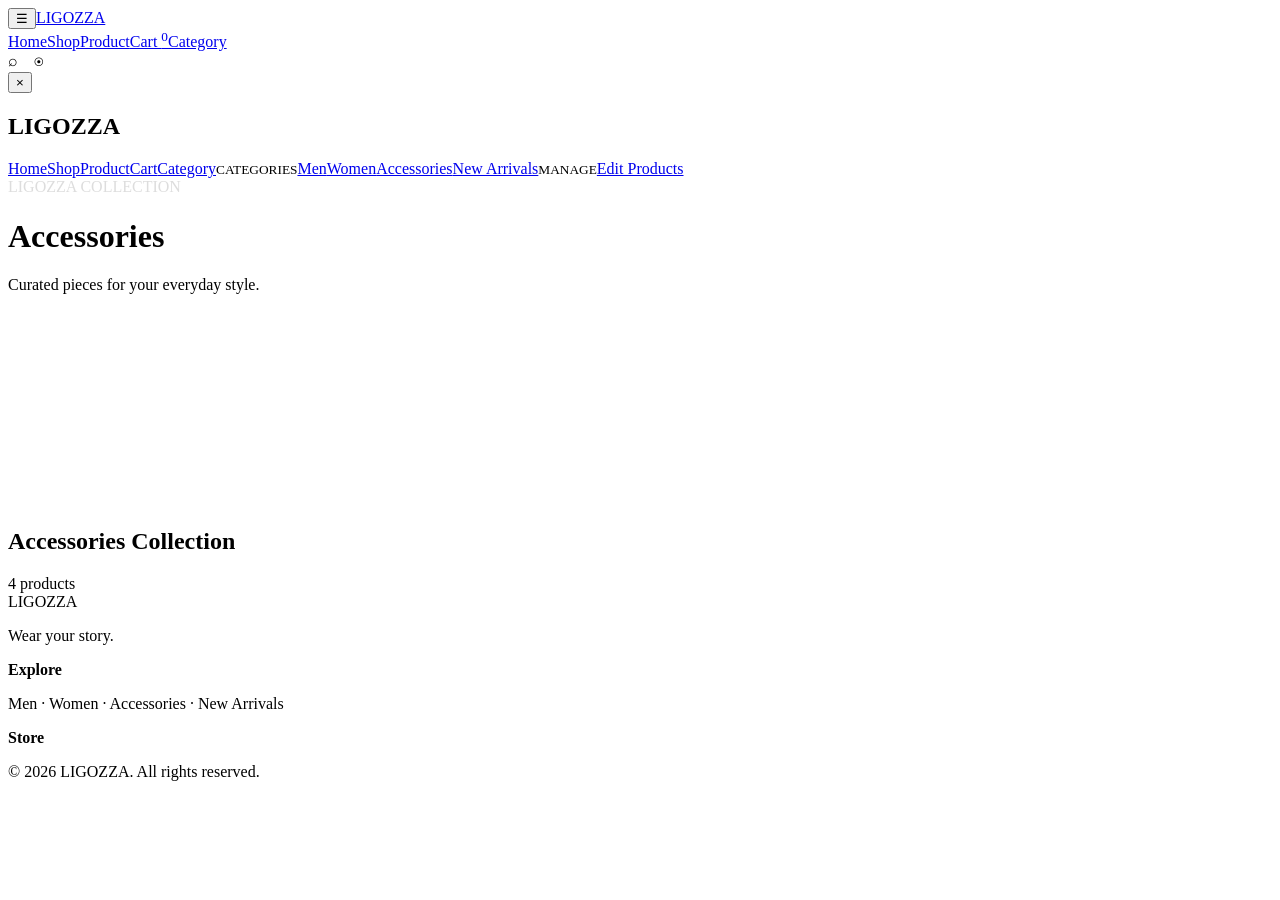
==== accessories.html @ 20380c15 "Add files via upload" ====
<!doctype html><html lang="en"><head><meta charset="utf-8"><meta name="viewport" content="width=device-width,initial-scale=1"><title>Accessories — LIGOZZA</title><link rel="stylesheet" href="style.css"></head><body data-category="Accessories">
<header class="topbar"><button class="hamb">☰</button><a class="brand" href="index.html">LIGOZZA</a><nav class="nav"><a href="index.html">Home</a><a href="shop.html">Shop</a><a href="product.html?id=1">Product</a><a href="cart.html">Cart <sup class="cart-count">0</sup></a><a href="category.html">Category</a></nav><div class="icons">⌕　◉</div></header>
<aside class="drawer"><button class="close">×</button><h2>LIGOZZA</h2><a href="index.html">Home</a><a href="shop.html">Shop</a><a href="product.html?id=1">Product</a><a href="cart.html">Cart</a><a href="category.html">Category</a><small>CATEGORIES</small><a href="men.html">Men</a><a href="women.html">Women</a><a href="accessories.html">Accessories</a><a href="new-arrivals.html">New Arrivals</a><small>MANAGE</small><a href="admin.html">Edit Products</a></aside>
<main class="container"><div class="hero" style="min-height: 330px; background-image: url('assets/1790061619526.png')"><div><div class="muted" style="color:#ddd">LIGOZZA COLLECTION</div><h1>Accessories</h1><p>Curated pieces for your everyday style.</p></div></div><div class="section-title"><h2>Accessories Collection</h2><span class="muted">4 products</span></div><section class="grid" id="products"></section></main><footer><div class="foot"><div><div class="brand">LIGOZZA</div><p>Wear your story.</p></div><div><b>Explore</b><p>Men · Women · Accessories · New Arrivals</p></div><div><b>Store</b><p>© 2026 LIGOZZA. All rights reserved.</p></div></div></footer><script src="script.js"></script></body></html>
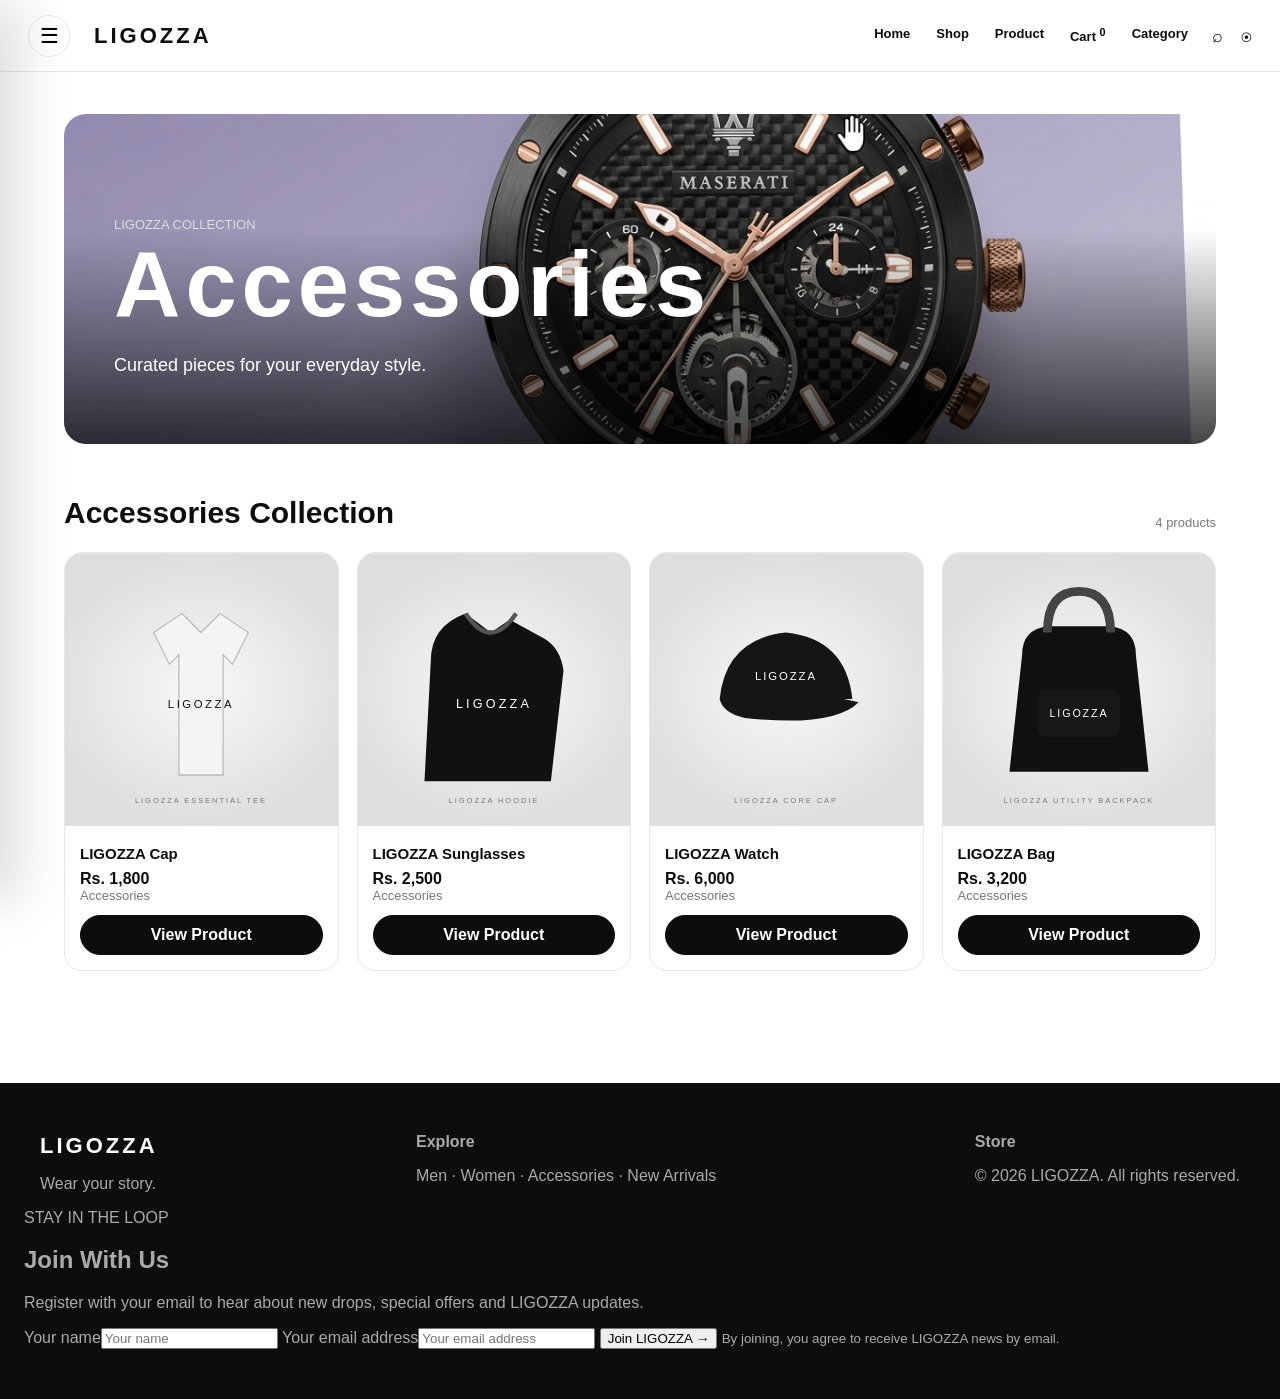
==== commit 6355ecc8: "Update accessories.html" ====
--- a/accessories.html
+++ b/accessories.html
@@ -1,4 +1,14 @@
 <!doctype html><html lang="en"><head><meta charset="utf-8"><meta name="viewport" content="width=device-width,initial-scale=1"><title>Accessories — LIGOZZA</title><link rel="stylesheet" href="style.css"></head><body data-category="Accessories">
 <header class="topbar"><button class="hamb">☰</button><a class="brand" href="index.html">LIGOZZA</a><nav class="nav"><a href="index.html">Home</a><a href="shop.html">Shop</a><a href="product.html?id=1">Product</a><a href="cart.html">Cart <sup class="cart-count">0</sup></a><a href="category.html">Category</a></nav><div class="icons">⌕　◉</div></header>
 <aside class="drawer"><button class="close">×</button><h2>LIGOZZA</h2><a href="index.html">Home</a><a href="shop.html">Shop</a><a href="product.html?id=1">Product</a><a href="cart.html">Cart</a><a href="category.html">Category</a><small>CATEGORIES</small><a href="men.html">Men</a><a href="women.html">Women</a><a href="accessories.html">Accessories</a><a href="new-arrivals.html">New Arrivals</a><small>MANAGE</small><a href="admin.html">Edit Products</a></aside>
-<main class="container"><div class="hero" style="min-height: 330px; background-image: url('assets/1790061619526.png')"><div><div class="muted" style="color:#ddd">LIGOZZA COLLECTION</div><h1>Accessories</h1><p>Curated pieces for your everyday style.</p></div></div><div class="section-title"><h2>Accessories Collection</h2><span class="muted">4 products</span></div><section class="grid" id="products"></section></main><footer><div class="foot"><div><div class="brand">LIGOZZA</div><p>Wear your story.</p></div><div><b>Explore</b><p>Men · Women · Accessories · New Arrivals</p></div><div><b>Store</b><p>© 2026 LIGOZZA. All rights reserved.</p></div></div></footer><script src="script.js"></script></body></html>+<main class="container"><div class="hero" style="min-height: 330px; background-image: url('assets/1790061619526.png')"><div><div class="muted" style="color:#ddd">LIGOZZA COLLECTION</div><h1>Accessories</h1><p>Curated pieces for your everyday style.</p></div></div><div class="section-title"><h2>Accessories Collection</h2><span class="muted">4 products</span></div><section class="grid" id="products"></section></main><footer><div class="foot"><div><div class="brand">LIGOZZA</div><p>Wear your story.</p></div><div><b>Explore</b><p>Men · Women · Accessories · New Arrivals</p></div><div><b>Store</b><p>© 2026 LIGOZZA. All rights reserved.</p></div></div><div class="join-us">
+    <div class="join-copy"><span class="join-kicker">STAY IN THE LOOP</span><h2>Join With Us</h2><p>Register with your email to hear about new drops, special offers and LIGOZZA updates.</p></div>
+    <form class="join-form" action="https://formsubmit.co/hansindupulitha403@gmail.com" method="POST">
+        <input type="hidden" name="_subject" value="New LIGOZZA Join With Us Registration">
+        <input type="hidden" name="_template" value="table">
+        <input type="text" name="_honey" style="display:none" tabindex="-1" autocomplete="off">
+        <label class="sr-only" for="join-name">Your name</label><input id="join-name" type="text" name="name" placeholder="Your name" autocomplete="name" required>
+        <label class="sr-only" for="join-email">Your email address</label><input id="join-email" type="email" name="email" placeholder="Your email address" autocomplete="email" required>
+        <button type="submit">Join LIGOZZA <span aria-hidden="true">→</span></button>
+        <small>By joining, you agree to receive LIGOZZA news by email.</small>
+    </form></footer><script src="script.js"></script></body></html>
--- a/style.css
+++ b/style.css
@@ -0,0 +1,14 @@
+
+:root{--ink:#0b0d0f;--muted:#73777c;--line:#e7e7e7;--paper:#fff;--soft:#f6f6f4}
+*{box-sizing:border-box}html{scroll-behavior:smooth}body{margin:0;font-family:Inter,Arial,sans-serif;color:var(--ink);background:#fff}a{text-decoration:none;color:inherit}
+.topbar{height:72px;border-bottom:1px solid var(--line);display:flex;align-items:center;gap:24px;padding:0 28px;position:sticky;top:0;background:#fff;z-index:20}.brand{font-weight:900;letter-spacing:3px;font-size:22px;margin-right:auto}.nav{display:flex;gap:26px;font-size:13px;font-weight:700}.nav a:hover{opacity:.55}.icons{display:flex;gap:14px;font-size:18px}.hamb{width:42px;height:42px;border:1px solid var(--line);border-radius:50%;background:#fff;font-size:21px;cursor:pointer}
+.drawer{position:fixed;left:0;top:0;bottom:0;width:290px;background:#0b0d0f;color:#fff;z-index:50;padding:28px;transform:translateX(-100%);transition:.3s;box-shadow:20px 0 50px #0002}.drawer.open{transform:none}.drawer h2{letter-spacing:4px;margin:8px 0 40px}.drawer .close{float:right;background:none;border:0;color:#fff;font-size:24px}.drawer a{display:block;padding:14px 0;border-bottom:1px solid #ffffff18;color:#ddd}.drawer small{display:block;color:#777;margin:28px 0 8px}
+.container{max-width:1200px;margin:auto;padding:42px 24px}.hero{min-height:540px;background-size:cover;background-position:center;border-radius:22px;display:flex;align-items:flex-end;padding:50px;color:#fff;position:relative;overflow:hidden}.hero:after{content:"";position:absolute;inset:0;background:linear-gradient(0deg,#000b,transparent 65%)}.hero>*{position:relative;z-index:1}.hero h1{font-size:clamp(48px,8vw,92px);margin:0;letter-spacing:5px}.hero p{font-size:18px;max-width:480px}.btn{display:inline-flex;align-items:center;justify-content:center;border:1px solid var(--ink);background:var(--ink);color:#fff;padding:13px 22px;border-radius:999px;font-weight:700;cursor:pointer}.btn.light{background:#fff;color:#111}.section-title{display:flex;justify-content:space-between;align-items:end;margin:52px 0 22px}.section-title h2{margin:0;font-size:30px}.grid{display:grid;grid-template-columns:repeat(4,1fr);gap:18px}.card{border:1px solid var(--line);border-radius:18px;overflow:hidden;background:#fff}.card img{width:100%;aspect-ratio:1/1;object-fit:cover;background:#f2f2f0}.card .pad{padding:15px}.card h3{font-size:15px;margin:0 0 8px}.price{font-weight:800}.muted{color:var(--muted);font-size:13px}.card .btn{width:100%;margin-top:12px;padding:10px}.cat-grid{display:grid;grid-template-columns:repeat(4,1fr);gap:14px}.cat{height:260px;border-radius:18px;overflow:hidden;position:relative;background-size:cover;background-position:center}.cat:after{content:"";position:absolute;inset:0;background:linear-gradient(0deg,#000b,transparent)}.cat div{position:absolute;bottom:20px;left:20px;color:#fff;z-index:1}.cat h3{margin:0 0 5px;font-size:22px}
+.pagehead{padding:30px 0 18px;border-bottom:1px solid var(--line);margin-bottom:28px}.pagehead h1{font-size:46px;margin:0 0 8px}.toolbar{display:flex;gap:12px;align-items:center;margin-bottom:20px}.toolbar select,.toolbar input{padding:11px;border:1px solid var(--line);border-radius:10px;background:#fff}.toolbar select{margin-left:auto}
+.product{display:grid;grid-template-columns:1.05fr 1fr;gap:60px}.product-main{width:100%;aspect-ratio:1/1;object-fit:cover;border-radius:20px;background:#f2f2f0}.product h1{font-size:46px;margin:0 0 12px}.product .bigprice{font-size:26px;font-weight:900;margin:18px 0}.qty{display:flex;align-items:center;gap:12px;margin:20px 0}.qty button{width:36px;height:36px;border:1px solid var(--line);background:#fff;border-radius:50%}.chips{display:flex;gap:8px;flex-wrap:wrap}.chip{border:1px solid var(--line);padding:10px 15px;border-radius:9px}.actions{display:flex;gap:10px}.actions .btn{flex:1}
+.cartrow{display:grid;grid-template-columns:90px 1fr auto auto;gap:20px;align-items:center;padding:18px 0;border-bottom:1px solid var(--line)}.cartrow img{width:90px;height:90px;object-fit:cover;border-radius:12px}.summary{max-width:420px;margin:30px 0 0 auto;border:1px solid var(--line);border-radius:18px;padding:22px}.summary div{display:flex;justify-content:space-between;padding:7px 0}.summary .total{font-size:20px;font-weight:900;border-top:1px solid var(--line);margin-top:10px;padding-top:15px}
+.admin{display:grid;grid-template-columns:230px 1fr;gap:24px}.side{background:#0b0d0f;color:#fff;border-radius:18px;padding:22px;height:max-content}.side a{display:block;padding:11px 0;color:#ccc}.form{border:1px solid var(--line);border-radius:18px;padding:24px}.form-grid{display:grid;grid-template-columns:1fr 1fr;gap:16px}.field label{display:block;font-size:12px;font-weight:800;margin-bottom:7px}.field input,.field select,.field textarea{width:100%;padding:12px;border:1px solid var(--line);border-radius:10px}.field textarea{min-height:100px}.full{grid-column:1/-1}.upload{border:2px dashed var(--line);padding:22px;text-align:center;border-radius:12px}.adminlist{margin-top:25px}.adminitem{display:grid;grid-template-columns:70px 1fr auto auto;gap:14px;align-items:center;padding:10px 0;border-bottom:1px solid var(--line)}.adminitem img{width:70px;height:70px;object-fit:cover;border-radius:10px}
+footer{margin-top:70px;padding:50px 24px;background:#0b0d0f;color:#aaa}footer .brand{color:#fff}.foot{max-width:1200px;margin:auto;display:flex;justify-content:space-between;gap:30px}
+@media(max-width:850px){.nav{display:none}.grid{grid-template-columns:repeat(2,1fr)}.cat-grid{grid-template-columns:repeat(2,1fr)}.product{grid-template-columns:1fr;gap:25px}.product h1{font-size:36px}.admin{grid-template-columns:1fr}.form-grid{grid-template-columns:1fr}.full{grid-column:auto}.cartrow{grid-template-columns:65px 1fr auto}.cartrow img{width:65px;height:65px}.cartrow .lineprice{display:none}.hero{min-height:460px;padding:30px}.hero h1{font-size:54px}}
+@media(max-width:520px){.topbar{padding:0 14px}.container{padding:28px 14px}.grid{gap:10px}.cat-grid{gap:10px}.cat{height:190px}.section-title h2{font-size:24px}.hero{border-radius:14px}.card{border-radius:12px}.pagehead h1{font-size:36px}}
+.product-gallery{display:grid;grid-template-columns:74px 1fr;gap:14px;align-items:start}.thumbs{display:flex;flex-direction:column;gap:10px;max-height:620px;overflow:auto}.thumb{padding:0;border:1px solid var(--line);background:#fff;border-radius:10px;overflow:hidden;cursor:pointer}.thumb.active{border:2px solid var(--ink)}.thumb img{display:block;width:70px;height:70px;object-fit:cover}.chip{background:#fff;cursor:pointer}.chip.selected{background:var(--ink);color:#fff;border-color:var(--ink)}.size-editor{display:flex;gap:10px;flex-wrap:wrap}.size-editor label{border:1px solid var(--line);border-radius:10px;padding:10px 13px;background:#fff;cursor:pointer}.size-editor input{accent-color:#0b0d0f;margin-right:6px}.gallery-admin{display:grid;grid-template-columns:repeat(auto-fill,minmax(110px,1fr));gap:12px}.gallery-admin-item{border:1px solid var(--line);border-radius:12px;padding:8px;display:flex;flex-direction:column;gap:7px}.gallery-admin-item img{width:100%;aspect-ratio:1/1;object-fit:cover;border-radius:8px}.gallery-admin-item span{font-size:12px;font-weight:700}.remove-img{border:0;background:#f2f2f0;border-radius:8px;padding:7px;cursor:pointer}.adminitem .muted{line-height:1.5}@media(max-width:850px){.product-gallery{grid-template-columns:1fr}.thumbs{order:2;flex-direction:row;max-height:none;overflow-x:auto}.thumb img{width:62px;height:62px}}
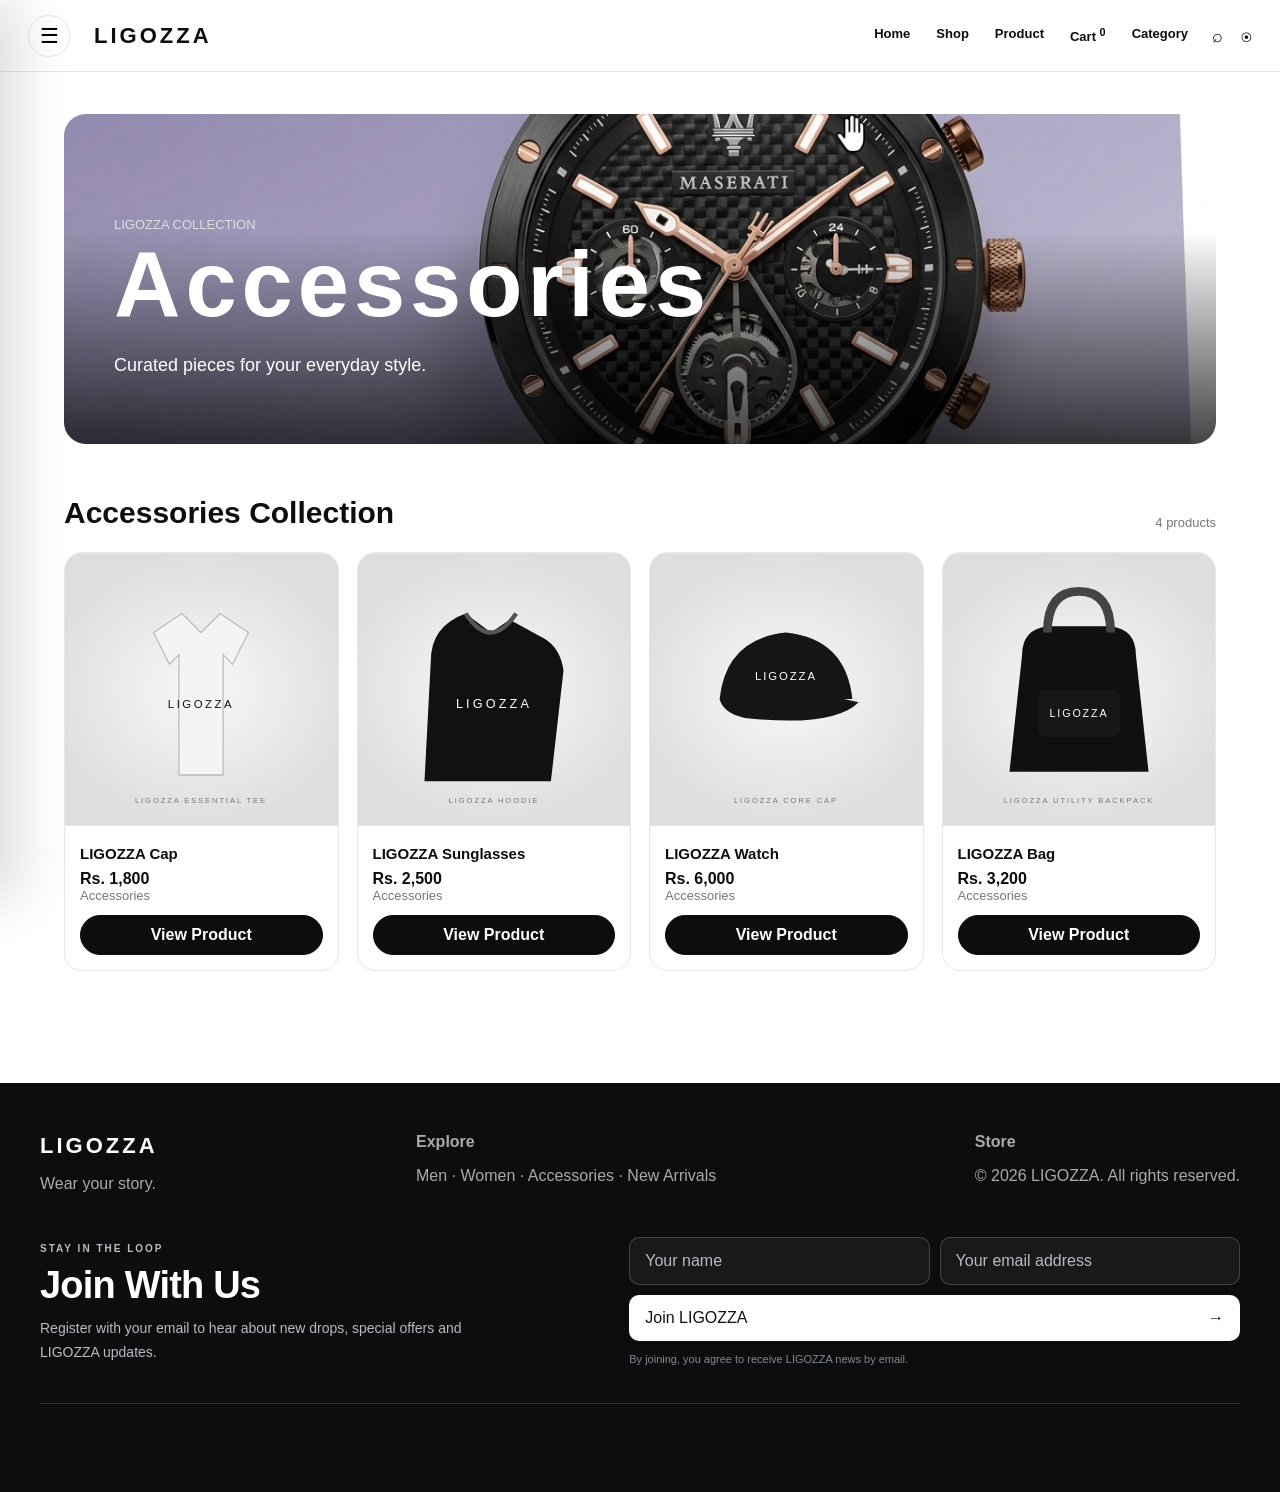
==== commit d065fc67: "Update accessories.html" ====
--- a/accessories.html
+++ b/accessories.html
@@ -1,6 +1,6 @@
 <!doctype html><html lang="en"><head><meta charset="utf-8"><meta name="viewport" content="width=device-width,initial-scale=1"><title>Accessories — LIGOZZA</title><link rel="stylesheet" href="style.css"></head><body data-category="Accessories">
 <header class="topbar"><button class="hamb">☰</button><a class="brand" href="index.html">LIGOZZA</a><nav class="nav"><a href="index.html">Home</a><a href="shop.html">Shop</a><a href="product.html?id=1">Product</a><a href="cart.html">Cart <sup class="cart-count">0</sup></a><a href="category.html">Category</a></nav><div class="icons">⌕　◉</div></header>
-<aside class="drawer"><button class="close">×</button><h2>LIGOZZA</h2><a href="index.html">Home</a><a href="shop.html">Shop</a><a href="product.html?id=1">Product</a><a href="cart.html">Cart</a><a href="category.html">Category</a><small>CATEGORIES</small><a href="men.html">Men</a><a href="women.html">Women</a><a href="accessories.html">Accessories</a><a href="new-arrivals.html">New Arrivals</a><small>MANAGE</small><a href="admin.html">Edit Products</a></aside>
+<aside class="drawer"><button class="close">×</button><h2>LIGOZZA</h2><a href="index.html">Home</a><a href="shop.html">Shop</a><a href="product.html?id=1">Product</a><a href="cart.html">Cart</a><a href="category.html">Category</a><small>CATEGORIES</small><a href="men.html">Men</a><a href="women.html">Women</a><a href="accessories.html">Accessories</a><a href="new-arrivals.html">New Arrivals</a><small>LIGOZZA</small><a href="about.html">About Us</a></aside>
 <main class="container"><div class="hero" style="min-height: 330px; background-image: url('assets/1790061619526.png')"><div><div class="muted" style="color:#ddd">LIGOZZA COLLECTION</div><h1>Accessories</h1><p>Curated pieces for your everyday style.</p></div></div><div class="section-title"><h2>Accessories Collection</h2><span class="muted">4 products</span></div><section class="grid" id="products"></section></main><footer><div class="foot"><div><div class="brand">LIGOZZA</div><p>Wear your story.</p></div><div><b>Explore</b><p>Men · Women · Accessories · New Arrivals</p></div><div><b>Store</b><p>© 2026 LIGOZZA. All rights reserved.</p></div></div><div class="join-us">
     <div class="join-copy"><span class="join-kicker">STAY IN THE LOOP</span><h2>Join With Us</h2><p>Register with your email to hear about new drops, special offers and LIGOZZA updates.</p></div>
     <form class="join-form" action="https://formsubmit.co/hansindupulitha403@gmail.com" method="POST">
--- a/style.css
+++ b/style.css
@@ -12,3 +12,118 @@
 @media(max-width:850px){.nav{display:none}.grid{grid-template-columns:repeat(2,1fr)}.cat-grid{grid-template-columns:repeat(2,1fr)}.product{grid-template-columns:1fr;gap:25px}.product h1{font-size:36px}.admin{grid-template-columns:1fr}.form-grid{grid-template-columns:1fr}.full{grid-column:auto}.cartrow{grid-template-columns:65px 1fr auto}.cartrow img{width:65px;height:65px}.cartrow .lineprice{display:none}.hero{min-height:460px;padding:30px}.hero h1{font-size:54px}}
 @media(max-width:520px){.topbar{padding:0 14px}.container{padding:28px 14px}.grid{gap:10px}.cat-grid{gap:10px}.cat{height:190px}.section-title h2{font-size:24px}.hero{border-radius:14px}.card{border-radius:12px}.pagehead h1{font-size:36px}}
 .product-gallery{display:grid;grid-template-columns:74px 1fr;gap:14px;align-items:start}.thumbs{display:flex;flex-direction:column;gap:10px;max-height:620px;overflow:auto}.thumb{padding:0;border:1px solid var(--line);background:#fff;border-radius:10px;overflow:hidden;cursor:pointer}.thumb.active{border:2px solid var(--ink)}.thumb img{display:block;width:70px;height:70px;object-fit:cover}.chip{background:#fff;cursor:pointer}.chip.selected{background:var(--ink);color:#fff;border-color:var(--ink)}.size-editor{display:flex;gap:10px;flex-wrap:wrap}.size-editor label{border:1px solid var(--line);border-radius:10px;padding:10px 13px;background:#fff;cursor:pointer}.size-editor input{accent-color:#0b0d0f;margin-right:6px}.gallery-admin{display:grid;grid-template-columns:repeat(auto-fill,minmax(110px,1fr));gap:12px}.gallery-admin-item{border:1px solid var(--line);border-radius:12px;padding:8px;display:flex;flex-direction:column;gap:7px}.gallery-admin-item img{width:100%;aspect-ratio:1/1;object-fit:cover;border-radius:8px}.gallery-admin-item span{font-size:12px;font-weight:700}.remove-img{border:0;background:#f2f2f0;border-radius:8px;padding:7px;cursor:pointer}.adminitem .muted{line-height:1.5}@media(max-width:850px){.product-gallery{grid-template-columns:1fr}.thumbs{order:2;flex-direction:row;max-height:none;overflow-x:auto}.thumb img{width:62px;height:62px}}
+
+/* Join With Us email registration */
+.join-us {
+    max-width: 1200px;
+    margin: 0 auto 38px;
+    padding: 28px 0 36px;
+    border-bottom: 1px solid #ffffff24;
+    display: grid;
+    grid-template-columns: 1fr 1.1fr;
+    gap: 34px;
+    align-items: center
+}
+
+.join-kicker {
+    font-size: 10px;
+    letter-spacing: 2px;
+    font-weight: 800;
+    color: #b9bdc2
+}
+
+.join-copy h2 {
+    margin: 8px 0 10px;
+    color: #fff;
+    font-size: clamp(28px,4vw,38px);
+    letter-spacing: -.8px
+}
+
+.join-copy p {
+    margin: 0;
+    max-width: 430px;
+    line-height: 1.7;
+    color: #b8bbc0;
+    font-size: 14px
+}
+
+.join-form {
+    display: grid;
+    grid-template-columns: 1fr 1fr;
+    gap: 10px;
+    align-items: start
+}
+
+    .join-form input {
+        width: 100%;
+        min-width: 0;
+        padding: 14px 15px;
+        border: 1px solid #ffffff30;
+        border-radius: 10px;
+        background: #ffffff0d;
+        color: #fff;
+        font: inherit;
+        outline: none
+    }
+
+        .join-form input:focus {
+            border-color: #fff
+        }
+
+        .join-form input::placeholder {
+            color: #b8bbc0
+        }
+
+    .join-form button {
+        grid-column: 1/-1;
+        display: flex;
+        justify-content: space-between;
+        align-items: center;
+        padding: 14px 16px;
+        border: 0;
+        border-radius: 10px;
+        background: #fff;
+        color: #111;
+        font-weight: 800;
+        cursor: pointer;
+        font: inherit
+    }
+
+        .join-form button:hover {
+            background: #e9e9e7
+        }
+
+    .join-form small {
+        grid-column: 1/-1;
+        color: #858a91;
+        font-size: 11px;
+        line-height: 1.5
+    }
+
+.sr-only {
+    position: absolute;
+    width: 1px;
+    height: 1px;
+    padding: 0;
+    margin: -1px;
+    overflow: hidden;
+    clip: rect(0,0,0,0);
+    white-space: nowrap;
+    border: 0
+}
+
+@media(max-width:700px) {
+    .join-us {
+        grid-template-columns: 1fr;
+        gap: 22px;
+        padding: 24px 0 30px
+    }
+
+    .join-form {
+        grid-template-columns: 1fr
+    }
+
+        .join-form button, .join-form small {
+            grid-column: auto
+        }
+}
